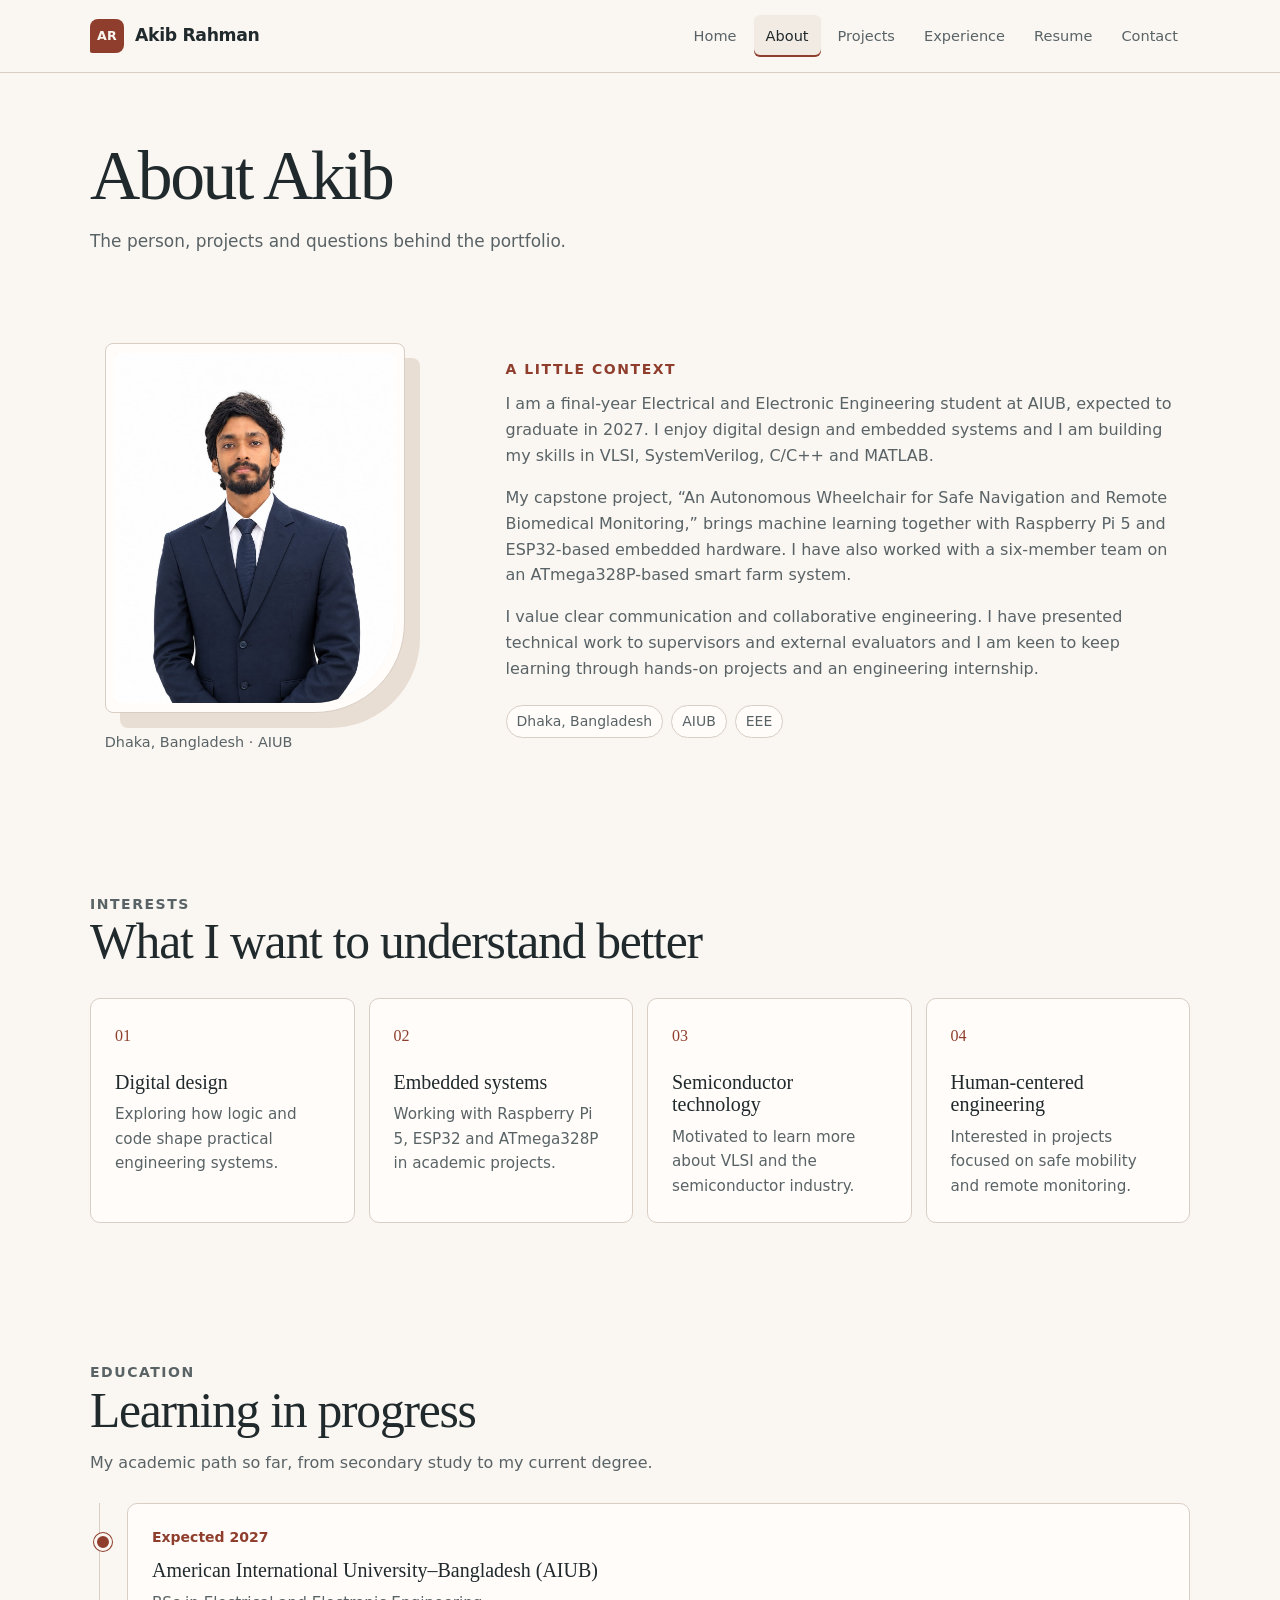
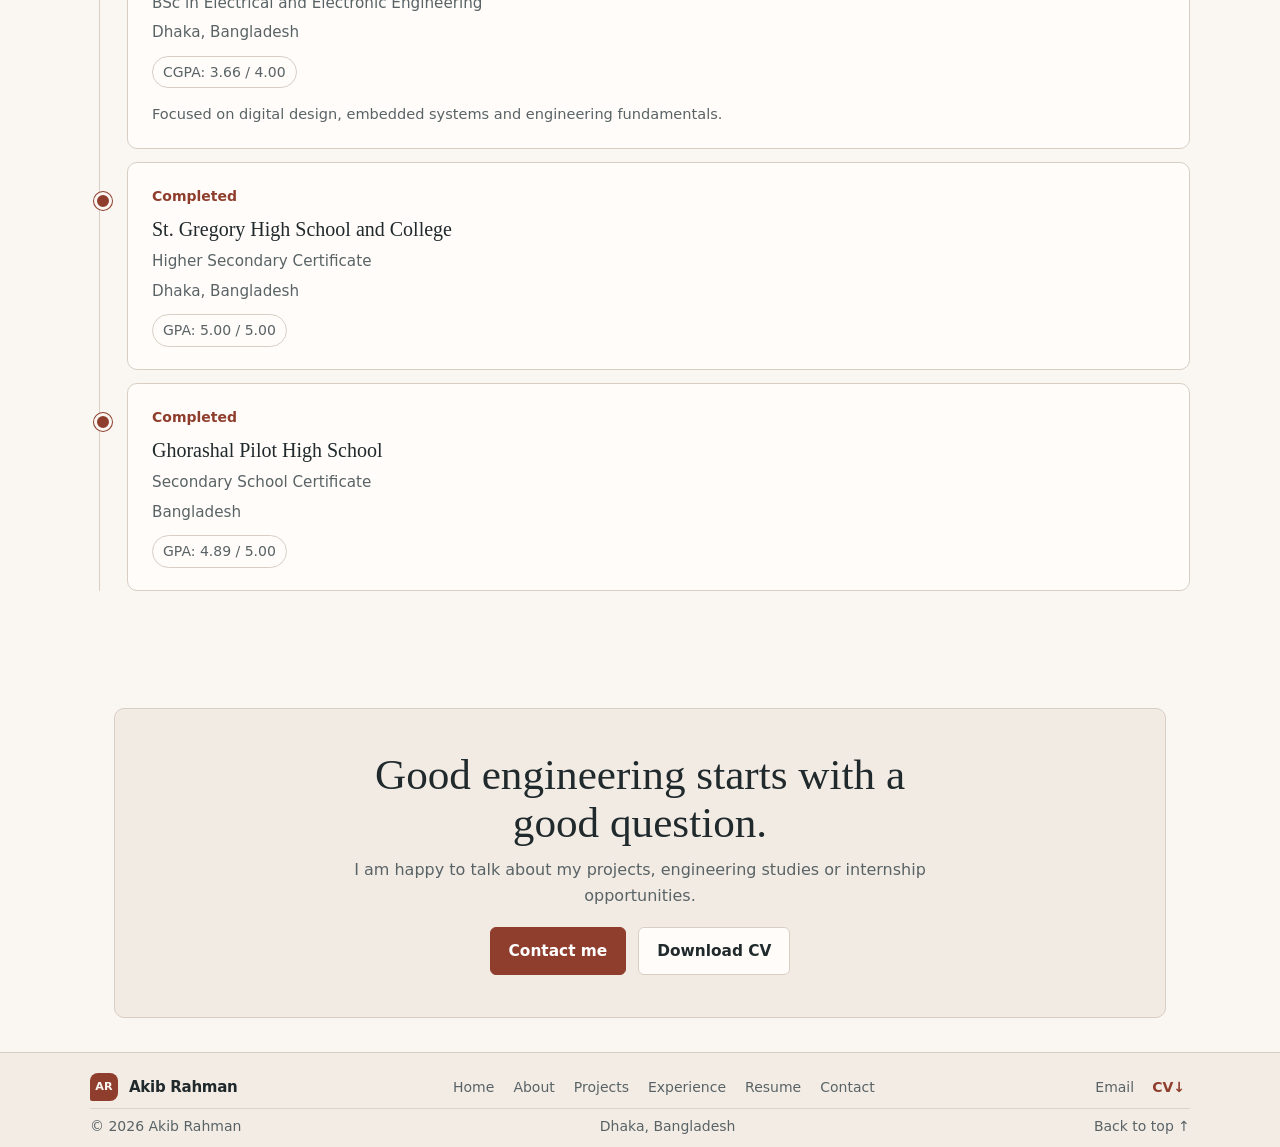
==== about.html @ a90042a3 "Add Akib Rahman portfolio site Co-authored-by: Copilot <223556219+Copilot@users.noreply.github.com>" ====
<!DOCTYPE html>
<html lang="en">
<head>
<meta charset="UTF-8">
<meta name="viewport" content="width=device-width, initial-scale=1">
<meta name="theme-color" content="#FAF6F2">
<title>About | Akib Rahman</title>
<meta name="description" content="E-portfolio of Akib Rahman, Final-year Electrical and Electronic Engineering student at AIUB.">
<link rel="icon" href="data:image/svg+xml,%3Csvg xmlns='http://www.w3.org/2000/svg' viewBox='0 0 32 32'%3E%3Crect x='3' y='3' width='26' height='26' rx='8' fill='%23B6573F'/%3E%3Ctext x='16' y='21' text-anchor='middle' font-family='Arial' font-size='13' font-weight='700' fill='%23FAF6F2'%3EAR%3C/text%3E%3C/svg%3E">
<link rel="stylesheet" href="style.css">
</head>
<body id="top">
<div id="progress"></div>
<header class="nav">
<div class="wrap nav-in">
<a class="logo" href="index.html"><span class="logo-mark">AR</span>Akib Rahman</a>
<input type="checkbox" id="menuToggle" class="menu-check" aria-label="Toggle navigation menu">
<label for="menuToggle" class="menu-btn"><span></span><span></span><span></span></label>
<nav id="menu">
<ul>
<li><a href="index.html">Home</a></li>
<li><a href="about.html" class="active">About</a></li>
<li><a href="projects.html">Projects</a></li>
<li><a href="experience.html">Experience</a></li>
<li><a href="resume.html">Resume</a></li>
<li><a href="contact.html">Contact</a></li>
</ul>
</nav>
</div>
</header>
<main>
<section class="wrap page-hero">
<h1>About Akib</h1>
<p>The person, projects and questions behind the portfolio.</p>
</section>
<section class="wrap section">
<div class="about">
<div class="photo-wrap about-photo"><div class="photo-frame"><img src="assets/akib-rahman.jpg" alt="Portrait of Akib Rahman" loading="lazy"></div><p class="photo-caption">Dhaka, Bangladesh · AIUB</p></div>
<div class="about-copy"><p class="section-kicker">A little context</p><p>I am a final-year Electrical and Electronic Engineering student at AIUB, expected to graduate in 2027. I enjoy digital design and embedded systems and I am building my skills in VLSI, SystemVerilog, C/C++ and MATLAB.</p><p>My capstone project, “An Autonomous Wheelchair for Safe Navigation and Remote Biomedical Monitoring,” brings machine learning together with Raspberry Pi 5 and ESP32-based embedded hardware. I have also worked with a six-member team on an ATmega328P-based smart farm system.</p><p>I value clear communication and collaborative engineering. I have presented technical work to supervisors and external evaluators and I am keen to keep learning through hands-on projects and an engineering internship.</p><div class="tags"><span class="tag">Dhaka, Bangladesh</span><span class="tag">AIUB</span><span class="tag">EEE</span></div></div>
</div>
</section>
<section class="wrap section"><div class="section-head"><p class="section-kicker">Interests</p><h2>What I want to understand better</h2></div><div class="grid">
<article class="card interest"><span class="interest-index">01</span><h3>Digital design</h3><p>Exploring how logic and code shape practical engineering systems.</p></article>
<article class="card interest"><span class="interest-index">02</span><h3>Embedded systems</h3><p>Working with Raspberry Pi 5, ESP32 and ATmega328P in academic projects.</p></article>
<article class="card interest"><span class="interest-index">03</span><h3>Semiconductor technology</h3><p>Motivated to learn more about VLSI and the semiconductor industry.</p></article>
<article class="card interest"><span class="interest-index">04</span><h3>Human-centered engineering</h3><p>Interested in projects focused on safe mobility and remote monitoring.</p></article>
</div></section>
<section class="wrap section"><div class="section-head"><p class="section-kicker">Education</p><h2>Learning in progress</h2><p>My academic path so far, from secondary study to my current degree.</p></div><div class="timeline">
<article class="card t-item"><small>Expected 2027</small><h3>American International University–Bangladesh (AIUB)</h3><p>BSc in Electrical and Electronic Engineering</p><p>Dhaka, Bangladesh</p><span class="tag">CGPA: 3.66 / 4.00</span><p class="coursework">Focused on digital design, embedded systems and engineering fundamentals.</p></article>
<article class="card t-item"><small>Completed</small><h3>St. Gregory High School and College</h3><p>Higher Secondary Certificate</p><p>Dhaka, Bangladesh</p><span class="tag">GPA: 5.00 / 5.00</span></article>
<article class="card t-item"><small>Completed</small><h3>Ghorashal Pilot High School</h3><p>Secondary School Certificate</p><p>Bangladesh</p><span class="tag">GPA: 4.89 / 5.00</span></article>
</div></section>
<section class="wrap">
<div class="cta reveal">
<h2>Good engineering starts with a good question.</h2>
<p>I am happy to talk about my projects, engineering studies or internship opportunities.</p>
<div class="btn-row"><a class="btn primary" href="contact.html">Contact me</a><a class="btn" href="assets/Akib_Rahman_CV.pdf" download>Download CV</a></div>
</div>
</section>
</main>
<footer class="footer">
<div class="wrap footer-inner">
<div class="footer-primary">
<a class="logo footer-logo" href="index.html"><span class="logo-mark">AR</span><span>Akib Rahman</span></a>
<nav class="footer-nav" aria-label="Footer navigation"><ul>
<li><a href="index.html">Home</a></li>
<li><a href="about.html">About</a></li>
<li><a href="projects.html">Projects</a></li>
<li><a href="experience.html">Experience</a></li>
<li><a href="resume.html">Resume</a></li>
<li><a href="contact.html">Contact</a></li>
</ul></nav>
<div class="footer-actions"><a href="mailto:akibrahman499@gmail.com">Email</a><a href="assets/Akib_Rahman_CV.pdf" download>CV <span aria-hidden="true">↓</span></a></div>
</div>
<div class="footer-bottom"><span>© 2026 Akib Rahman</span><span>Dhaka, Bangladesh</span><a class="to-top" href="#top">Back to top ↑</a></div>
</div>
</footer>
</body>
</html>
---- style.css ----
:root {
  color-scheme: light;
  --bg: #FAF6F2;
  --paper: #FFFCF9;
  --surface: #F2EBE4;
  --surface-strong: #E9DED3;
  --ink: #20292C;
  --muted: #596366;
  --line: #D8CEC4;
  --accent: #8F3E2D;
  --accent-soft: #F1DED3;
  --green: #4E6759;
  --radius: 10px;
  --body: "Segoe UI", system-ui, -apple-system, sans-serif;
  --head: Georgia, "Times New Roman", serif;
}
* { box-sizing: border-box; }
html { scroll-behavior: smooth; }
body { margin: 0; background: var(--bg); color: var(--ink); font-family: var(--body); font-size: 16px; line-height: 1.62; overflow-x: hidden; }
img { display: block; max-width: 100%; }
a { color: inherit; }
button, input, textarea { font: inherit; }
ul { list-style: none; margin: 0; padding: 0; }
h1, h2, h3, h4, p { margin-top: 0; }
h1, h2, h3 { font-family: var(--head); line-height: 1.12; font-weight: 500; }
.wrap { width: min(1100px, calc(100% - 48px)); margin-inline: auto; }
:focus-visible { outline: 3px solid var(--accent); outline-offset: 4px; }
::selection { background: #E7B8A4; color: var(--ink); }

/* Editorial navigation */
#progress { position: fixed; z-index: 200; inset: 0 auto auto 0; height: 3px; width: 100%; background: var(--accent); transform: scaleX(0); transform-origin: left; }
@supports (animation-timeline: scroll()) { #progress { animation: grow linear; animation-timeline: scroll(root); } }
.nav { position: sticky; top: 0; z-index: 100; background: rgba(250,246,242,.96); border-bottom: 1px solid var(--line); }
.nav-in { height: 72px; display: flex; align-items: center; justify-content: space-between; gap: 28px; }
.logo { display: inline-flex; align-items: center; gap: 11px; color: var(--ink); text-decoration: none; font-weight: 700; letter-spacing: -.02em; font-size: 1.08rem; white-space: nowrap; }
.logo-mark { width: 34px; height: 34px; display: grid; place-items: center; border-radius: 8px 8px 8px 2px; color: var(--bg); background: var(--accent); font-size: .79rem; letter-spacing: .02em; }
.nav nav ul { display: flex; align-items: center; gap: 5px; }
.nav nav a { display: inline-flex; align-items: center; min-height: 42px; padding: 8px 12px; border-radius: 6px; color: var(--muted); text-decoration: none; font-size: .91rem; transition: color .18s ease, background .18s ease; }
.nav nav a:hover, .nav nav a.active { color: var(--ink); background: var(--surface); }
.nav nav a.active { box-shadow: inset 0 -2px 0 var(--accent); }
.menu-check { position: absolute; width: 1px; height: 1px; opacity: 0; overflow: hidden; }
.menu-btn { display: none; width: 46px; height: 46px; border: 1px solid var(--line); border-radius: 8px; background: var(--paper); cursor: pointer; }
.menu-btn span { display: block; width: 19px; height: 2px; margin: 4px auto; background: var(--ink); transition: transform .18s ease, opacity .18s ease; }
.menu-check:focus-visible + .menu-btn { outline: 3px solid var(--accent); outline-offset: 3px; }
.menu-check:checked + .menu-btn span:first-child { transform: translateY(6px) rotate(45deg); }
.menu-check:checked + .menu-btn span:nth-child(2) { opacity: 0; }
.menu-check:checked + .menu-btn span:last-child { transform: translateY(-6px) rotate(-45deg); }

/* Buttons, labels, and page rhythm */
.btn { display: inline-flex; align-items: center; justify-content: center; gap: 10px; min-height: 48px; padding: 11px 18px; border: 1px solid var(--line); border-radius: 6px; background: var(--paper); color: var(--ink); text-decoration: none; font-size: .96rem; font-weight: 650; transition: background .18s ease, border-color .18s ease, transform .18s ease; }
.btn:hover { border-color: var(--accent); transform: translateY(-1px); }
.btn.primary { background: var(--accent); color: #fff; border-color: var(--accent); }
.btn.primary:hover { background: #753322; border-color: #753322; }
.btn-row { display: flex; flex-wrap: wrap; gap: 12px; margin-top: 25px; }
.tag { display: inline-flex; align-items: center; min-height: 30px; padding: 4px 10px; border: 1px solid var(--line); border-radius: 999px; background: var(--paper); color: var(--muted); font-size: .875rem; }
.tags { display: flex; flex-wrap: wrap; gap: 8px; }
.section { padding-block: 70px; }
.section-head { max-width: 680px; margin-bottom: 28px; }
.section-head h2 { margin-bottom: 11px; font-size: clamp(2rem, 4vw, 3.1rem); letter-spacing: -.025em; }
.section-head p { max-width: 62ch; margin-bottom: 0; color: var(--muted); }
.section-kicker, .hero-hi { color: var(--accent); text-transform: uppercase; letter-spacing: .11em; font-size: .875rem; line-height: 1.4; font-weight: 750; }
.section-kicker { margin-bottom: 11px; }
.page-hero { padding: 64px 0 18px; }
.page-hero h1 { max-width: 880px; margin-bottom: 13px; font-size: clamp(2.5rem, 6vw, 4.35rem); letter-spacing: -.035em; }
.page-hero p { max-width: 65ch; margin-bottom: 0; color: var(--muted); font-size: 1.06rem; }
.crumb { display: inline-block; margin-bottom: 22px; color: var(--accent); text-decoration: none; font-size: .95rem; font-weight: 650; }
.crumb:hover { text-decoration: underline; text-underline-offset: 4px; }

/* Home: portrait-led introduction */
.hero { display: grid; grid-template-columns: 1.16fr .84fr; align-items: center; gap: clamp(40px, 8vw, 104px); min-height: 590px; padding-block: 62px 66px; }
.hero-hi { margin-bottom: 19px; }
.hero h1 { max-width: 760px; margin-bottom: 15px; font-size: clamp(3.7rem, 8.8vw, 7rem); letter-spacing: -.065em; line-height: .94; }
.hero-period { color: var(--accent); }
.hero-role { max-width: 600px; margin-bottom: 12px; color: var(--green); font-size: clamp(1.14rem, 2vw, 1.4rem); font-weight: 650; }
.hero-role span { color: var(--muted); font-weight: 450; }
.hero-text { max-width: 54ch; margin-bottom: 0; color: var(--muted); font-size: 1.05rem; }
.photo-wrap { position: relative; width: min(100%, 365px); margin-inline: auto; }
.photo-frame { padding: 9px; background: var(--paper); border: 1px solid var(--line); border-radius: 8px 8px 90px 8px; box-shadow: 15px 15px 0 var(--surface-strong); }
.photo-frame img { width: 100%; aspect-ratio: 4 / 5; object-fit: cover; object-position: center 32%; border-radius: 4px 4px 82px 4px; background: var(--surface); }
.photo-badge { position: absolute; left: -28px; bottom: 22px; max-width: calc(100% + 20px); padding: 10px 14px; background: var(--ink); color: #fff; border-left: 4px solid #D28363; font-size: .875rem; font-weight: 650; }
.hero-meta { display: flex; flex-wrap: wrap; gap: 10px 26px; margin-top: 32px; padding-top: 15px; border-top: 1px solid var(--line); color: var(--muted); font-size: .89rem; }
.hero-meta b { display: block; margin-bottom: 2px; color: var(--ink); font-size: .875rem; text-transform: uppercase; letter-spacing: .08em; }

/* Editorial snapshot and interests */
.snapshot { display: grid; grid-template-columns: 1.2fr .8fr; background: var(--surface); border: 1px solid var(--line); border-radius: var(--radius); overflow: hidden; }
.snapshot-copy { padding: clamp(25px, 4.5vw, 48px); }
.snapshot-copy h2 { max-width: 16ch; margin-bottom: 15px; font-size: clamp(1.8rem, 3.5vw, 2.7rem); letter-spacing: -.025em; }
.snapshot-copy > p:not(.section-kicker) { max-width: 56ch; color: var(--muted); }
.text-link { display: inline-flex; align-items: center; gap: 8px; color: var(--accent); text-decoration: none; font-size: .95rem; font-weight: 700; }
.text-link:hover { text-decoration: underline; text-underline-offset: 4px; }
.snapshot-copy .text-link { margin-top: 8px; }
.snapshot-stats { display: grid; align-content: center; border-left: 1px solid var(--line); background: rgba(255,252,249,.58); }
.snapshot-stat { display: flex; align-items: baseline; justify-content: space-between; gap: 14px; padding: 17px 24px; border-bottom: 1px solid var(--line); }
.snapshot-stat:last-child { border-bottom: 0; }
.snapshot-stat b { color: var(--accent); font-family: var(--head); font-size: clamp(1.8rem, 3vw, 2.6rem); font-weight: 500; line-height: 1; }
.snapshot-stat span { max-width: 150px; color: var(--muted); text-align: right; font-size: .88rem; }
.grid { display: grid; grid-template-columns: repeat(auto-fit, minmax(230px, 1fr)); gap: 14px; }
.card { padding: 24px; border: 1px solid var(--line); border-radius: var(--radius); background: var(--paper); }
.interest { min-height: 185px; }
.interest-index { display: block; margin-bottom: 22px; color: var(--accent); font-family: var(--head); font-size: 1rem; }
.interest h3, .card h3 { margin-bottom: 9px; font-size: 1.25rem; }
.interest p, .card p { margin-bottom: 0; color: var(--muted); font-size: .95rem; }
.section-head-row { display: flex; align-items: end; justify-content: space-between; gap: 25px; max-width: none; }
.section-head-row .text-link { flex: none; margin-bottom: 5px; }

/* Project cards: typographic covers, never mock project evidence */
.projects-grid { display: grid; grid-template-columns: repeat(2, minmax(0, 1fr)); gap: 18px; }
.tile { display: flex; flex-direction: column; min-width: 0; overflow: hidden; border: 1px solid var(--line); border-radius: var(--radius); background: var(--paper); color: inherit; text-decoration: none; transition: transform .18s ease, box-shadow .18s ease, border-color .18s ease; }
.tile:hover { transform: translateY(-3px); border-color: #B9A99A; box-shadow: 0 10px 24px rgba(45,36,29,.08); }
.tile-cover { position: relative; display: flex; flex-direction: column; justify-content: space-between; min-height: 245px; padding: 23px; overflow: hidden; background: #E5EDE7; }
.tile:nth-child(even) .tile-cover { background: #F0E1D7; }
.tile-index { color: var(--green); font-size: .875rem; font-weight: 750; letter-spacing: .11em; text-transform: uppercase; }
.tile-cat { display: inline-flex; align-self: flex-start; max-width: 100%; margin-top: 21px; padding: 5px 9px; border: 1px solid rgba(32,41,44,.2); border-radius: 4px; color: var(--ink); background: rgba(255,252,249,.55); font-size: .875rem; }
.tile-cover h3 { max-width: 19ch; margin: 14px 0 0; font-size: clamp(1.55rem, 3vw, 2.2rem); letter-spacing: -.025em; }
.tile-cover-footer { display: flex; justify-content: space-between; gap: 12px; margin-top: 22px; padding-top: 11px; border-top: 1px solid rgba(32,41,44,.18); color: var(--muted); font-size: .875rem; }
.tile-cover-footer b { color: var(--accent); font-size: 1rem; }
.tile-img { position: relative; min-height: 220px; overflow: hidden; background: var(--surface); }
.tile-img img { width: 100%; height: 100%; min-height: 220px; object-fit: cover; }
.tile-body { display: flex; flex: 1; flex-direction: column; gap: 20px; padding: 22px 23px; }
.tile-body p { color: var(--muted); font-size: .96rem; }
.more { display: inline-flex; align-items: center; gap: 8px; color: var(--accent); font-weight: 700; font-size: .9rem; }
.more b { font-size: 1.1rem; }

/* Project details */
.detail { display: grid; grid-template-columns: minmax(0, 1.55fr) minmax(235px, .65fr); gap: 34px; align-items: start; }
.gallery { display: grid; grid-template-columns: repeat(2, minmax(0, 1fr)); gap: 14px; }
.gallery figure { overflow: hidden; margin: 0; border: 1px solid var(--line); border-radius: 8px; background: var(--paper); }
.gallery figure a { display: block; color: inherit; text-decoration: none; }
.gallery img { width: 100%; aspect-ratio: 4 / 3; object-fit: contain; background: var(--surface); }
.gallery figcaption { padding: 11px 13px; color: var(--muted); font-size: .875rem; }
.side-box { position: sticky; top: 95px; }
.side-box h3 { margin: 0 0 10px; font-size: 1rem; }
.side-box .tags { margin-bottom: 24px; }
.text-block { margin-top: 6px; }
.text-block h2 { margin: 0 0 14px; font-size: 1.75rem; }
.text-block h2:not(:first-child) { margin-top: 34px; }
.text-block p { max-width: 72ch; margin: 0 0 14px; color: var(--muted); }
.check { padding: 0; }
.check li { position: relative; margin-bottom: 10px; padding-left: 26px; }
.check li::before { position: absolute; left: 1px; top: .16em; color: var(--accent); content: "—"; font-weight: 700; }
.pager { display: flex; gap: 12px; margin-top: 34px; }
.pager a { flex: 1; min-width: 0; padding: 16px; border: 1px solid var(--line); border-radius: 8px; background: var(--paper); text-decoration: none; }
.pager a:hover { border-color: var(--accent); }
.pager small { display: block; margin-bottom: 5px; color: var(--muted); font-size: .875rem; }
.pager a.next { text-align: right; }
.lightbox { position: fixed; inset: 0; z-index: 500; display: none; place-items: center; padding: 24px; background: rgba(24,29,30,.94); color: #fff; text-align: center; text-decoration: none; }
.lightbox:target { display: grid; }
.lightbox img { max-width: min(90vw, 1050px); max-height: 80vh; margin: 0 auto; border-radius: 8px; background: #fff; }
.lightbox p { margin: 12px 0 0; color: #fff; }

/* About and experience */
.about { display: grid; grid-template-columns: .65fr 1.35fr; align-items: center; gap: clamp(38px, 7vw, 86px); }
.about-photo { max-width: 300px; }
.photo-caption { margin: 18px 0 0; color: var(--muted); font-size: .9rem; }
.about-copy > p:not(.section-kicker) { max-width: 67ch; margin-bottom: 16px; color: var(--muted); }
.about-copy .tags { margin-top: 23px; }
.timeline { margin-left: 9px; padding-left: 27px; border-left: 1px solid var(--line); }
.t-item { position: relative; margin-bottom: 13px; padding: 22px 24px; }
.t-item::before { position: absolute; left: -34px; top: 29px; width: 12px; height: 12px; border: 3px solid var(--bg); border-radius: 50%; background: var(--accent); box-shadow: 0 0 0 1px var(--accent); content: ""; }
.t-item small { display: block; margin-bottom: 10px; color: var(--accent); font-size: .875rem; font-weight: 700; }
.t-item p + p { margin-top: 5px; }
.t-item .tag { margin-top: 11px; }
.coursework { margin-top: 14px !important; font-size: .91rem !important; }
.skill-card h3 { margin-bottom: 16px; color: var(--accent); }
.experience-layout > .section-head { margin-bottom: 26px; }

/* Resume and contact */
.resume-layout { display: grid; grid-template-columns: .72fr 1.28fr; gap: 18px; align-items: stretch; }
.resume-copy { display: flex; flex-direction: column; justify-content: center; padding: clamp(24px, 4vw, 42px); background: var(--surface); }
.resume-copy h2 { margin: 8px 0 13px; font-size: clamp(2rem, 4vw, 3rem); }
.resume-copy p:not(.resume-kicker) { color: var(--muted); }
.resume-kicker { color: var(--accent); font-size: .875rem; font-weight: 700; }
.resume-viewer { padding: 8px; }
.resume-preview-link { display: block; border: 1px solid var(--line); border-radius: 5px; overflow: hidden; background: #fff; }
.resume-preview { width: 100%; height: auto; }
.resume-fallback { margin: 11px 6px 5px; color: var(--muted); font-size: .88rem; }
.resume-fallback a { color: var(--accent); }
.contact-section { display: grid; grid-template-columns: .82fr 1.18fr; gap: clamp(28px, 6vw, 74px); align-items: start; }
.contact-intro h2 { max-width: 11ch; margin-bottom: 13px; font-size: clamp(2.4rem, 5vw, 4rem); }
.contact-intro > p:not(.section-kicker) { max-width: 40ch; margin-bottom: 22px; color: var(--muted); }
.info-link { display: flex; align-items: center; gap: 14px; min-height: 74px; margin-bottom: 9px; padding: 12px 15px; border: 1px solid var(--line); border-radius: 8px; background: var(--paper); text-decoration: none; }
.info-link:hover { border-color: var(--accent); }
.info-link small { display: block; margin-bottom: 2px; color: var(--muted); font-size: .875rem; }
.info-link strong { display: block; overflow-wrap: anywhere; font-weight: 650; }
.ico { flex: 0 0 40px; display: grid; place-items: center; width: 40px; height: 40px; border-radius: 7px; background: var(--accent-soft); color: var(--accent); font-size: .875rem; font-weight: 750; }
.info-arrow { margin-left: auto; color: var(--accent); }
.cv-card { display: flex; align-items: center; justify-content: space-between; gap: 18px; margin-top: 17px; padding: 21px; border: 1px solid var(--line); border-radius: 8px; background: var(--surface); }
.cv-card h3 { margin-bottom: 5px; font-size: 1.35rem; }
.cv-card p:not(.section-kicker) { color: var(--muted); font-size: .9rem; }
.cv-card .section-kicker { margin-bottom: 6px; }

/* Closing callout and compact universal footer */
.cta { width: min(1100px, calc(100% - 48px)); margin: 34px auto 0; padding: clamp(26px, 4vw, 42px); border: 1px solid var(--line); border-radius: var(--radius); background: var(--surface); }
.cta h2 { max-width: 25ch; margin: 0 auto 9px; font-size: clamp(1.8rem, 3.5vw, 2.7rem); text-align: center; }
.cta p { max-width: 58ch; margin: 0 auto; color: var(--muted); text-align: center; }
.cta .btn-row { justify-content: center; margin-top: 18px; }
.footer { margin-top: 34px; border-top: 1px solid var(--line); background: #F3ECE5; }
.footer-inner { padding-block: 12px 9px; }
.footer-primary { display: flex; min-height: 43px; align-items: center; justify-content: space-between; gap: 18px; }
.footer-logo { font-size: .94rem; }
.footer-logo .logo-mark { width: 28px; height: 28px; font-size: .7rem; }
.footer-nav ul { display: flex; flex-wrap: wrap; justify-content: center; gap: 2px 9px; }
.footer-nav a, .footer-actions a { display: inline-flex; align-items: center; min-height: 34px; padding: 4px 5px; color: var(--muted); text-decoration: none; font-size: .875rem; }
.footer-nav a:hover, .footer-actions a:hover { color: var(--accent); text-decoration: underline; text-underline-offset: 3px; }
.footer-actions { display: flex; align-items: center; gap: 8px; }
.footer-actions a:last-child { color: var(--accent); font-weight: 700; }
.footer-bottom { display: flex; align-items: center; justify-content: space-between; gap: 12px; min-height: 28px; padding-top: 6px; border-top: 1px solid rgba(32,41,44,.12); color: var(--muted); font-size: .875rem; }
.to-top { color: var(--muted); text-decoration: none; }
.to-top:hover { color: var(--accent); }

/* Small screens, visible keyboard focus, and reduced motion */
@keyframes grow { to { transform: scaleX(1); } }
@media (max-width: 900px) {
  .hero { min-height: 0; gap: 46px; padding-block: 52px 58px; }
  .hero h1 { font-size: clamp(3.5rem, 9vw, 5.5rem); }
  .detail { grid-template-columns: minmax(0, 1fr) 250px; gap: 22px; }
  .resume-layout { grid-template-columns: 1fr; }
  .resume-copy { min-height: 250px; }
  .footer-primary { flex-wrap: wrap; }
}
@media (max-width: 760px) {
  .wrap { width: min(100% - 36px, 640px); }
  .nav-in { height: 66px; }
  .menu-btn { display: block; }
  .nav nav { position: absolute; top: 66px; left: 0; right: 0; max-height: 0; overflow: hidden; visibility: hidden; border-bottom: 0 solid var(--line); background: var(--bg); transition: max-height .22s ease, border-width .22s ease, visibility .22s ease; }
  #menuToggle:checked + .menu-btn + #menu { max-height: 400px; visibility: visible; border-bottom-width: 1px; }
  .nav nav ul { display: grid; grid-template-columns: repeat(2, minmax(0, 1fr)); gap: 4px; padding: 12px 18px 17px; }
  .nav nav a { min-height: 44px; padding-inline: 12px; }
  .hero { grid-template-columns: 1fr .75fr; gap: 30px; padding-block: 48px 45px; }
  .hero h1 { font-size: clamp(3.1rem, 9vw, 4.8rem); }
  .photo-badge { left: -13px; bottom: 15px; }
  .snapshot { grid-template-columns: 1fr; }
  .snapshot-stats { grid-template-columns: repeat(3, 1fr); border-top: 1px solid var(--line); border-left: 0; }
  .snapshot-stat { display: block; padding: 16px 12px; border-right: 1px solid var(--line); border-bottom: 0; }
  .snapshot-stat:last-child { border-right: 0; }
  .snapshot-stat span { display: block; max-width: none; margin-top: 6px; text-align: left; }
  .detail { grid-template-columns: 1fr; }
  .side-box { position: static; }
  .contact-section { grid-template-columns: 1fr; }
  .contact-intro h2 { max-width: 18ch; }
  .footer-primary { justify-content: space-between; }
  .footer-nav { order: 3; flex: 1 0 100%; }
  .footer-nav ul { justify-content: flex-start; }
}
@media (max-width: 560px) {
  body { font-size: 16px; }
  .wrap { width: calc(100% - 32px); }
  .section { padding-block: 49px; }
  .page-hero { padding-top: 45px; }
  .hero { grid-template-columns: 1fr; gap: 34px; padding-top: 36px; }
  .hero-copy { order: 2; }
  .photo-wrap { order: 1; width: min(74%, 270px); }
  .photo-badge { left: -18px; bottom: 12px; }
  .hero h1 { font-size: clamp(3.3rem, 13vw, 4.9rem); }
  .hero-meta { gap: 12px 22px; }
  .snapshot-copy { padding: 23px; }
  .snapshot-stats { grid-template-columns: 1fr; }
  .snapshot-stat { display: flex; align-items: baseline; justify-content: space-between; padding: 13px 20px; border-right: 0; border-bottom: 1px solid var(--line); }
  .snapshot-stat:last-child { border-bottom: 0; }
  .snapshot-stat span { margin-top: 0; text-align: right; }
  .grid, .projects-grid { grid-template-columns: 1fr; }
  .interest { min-height: 0; }
  .section-head-row { align-items: flex-start; flex-direction: column; }
  .tile-cover { min-height: 220px; }
  .about { grid-template-columns: 1fr; gap: 33px; }
  .about-photo { width: min(72%, 260px); }
  .timeline { margin-left: 5px; padding-left: 21px; }
  .t-item::before { left: -28px; }
  .t-item { padding: 20px; }
  .gallery { grid-template-columns: 1fr; }
  .pager { flex-direction: column; }
  .pager a.next { text-align: left; }
  .resume-preview { width: 100%; height: auto; }
  .cv-card { align-items: flex-start; flex-direction: column; }
  .cta { width: calc(100% - 32px); }
  .footer-inner { padding-block: 11px 8px; }
  .footer-primary { align-items: flex-start; gap: 5px 10px; }
  .footer-nav ul { gap: 0 7px; }
  .footer-bottom { flex-wrap: wrap; justify-content: flex-start; font-size: .875rem; }
  .footer-bottom > span:nth-child(2) { margin-left: auto; }
}
@media (prefers-reduced-motion: reduce) {
  *, *::before, *::after { scroll-behavior: auto !important; animation-duration: .01ms !important; animation-iteration-count: 1 !important; transition-duration: .01ms !important; }
}

@keyframes wordShow{
0%{opacity:0;transform:translateY(10px)}
2.500000%{opacity:1;transform:none}
21.250000%{opacity:1;transform:none}
25.000000%{opacity:0;transform:translateY(-10px)}
100%{opacity:0}
}
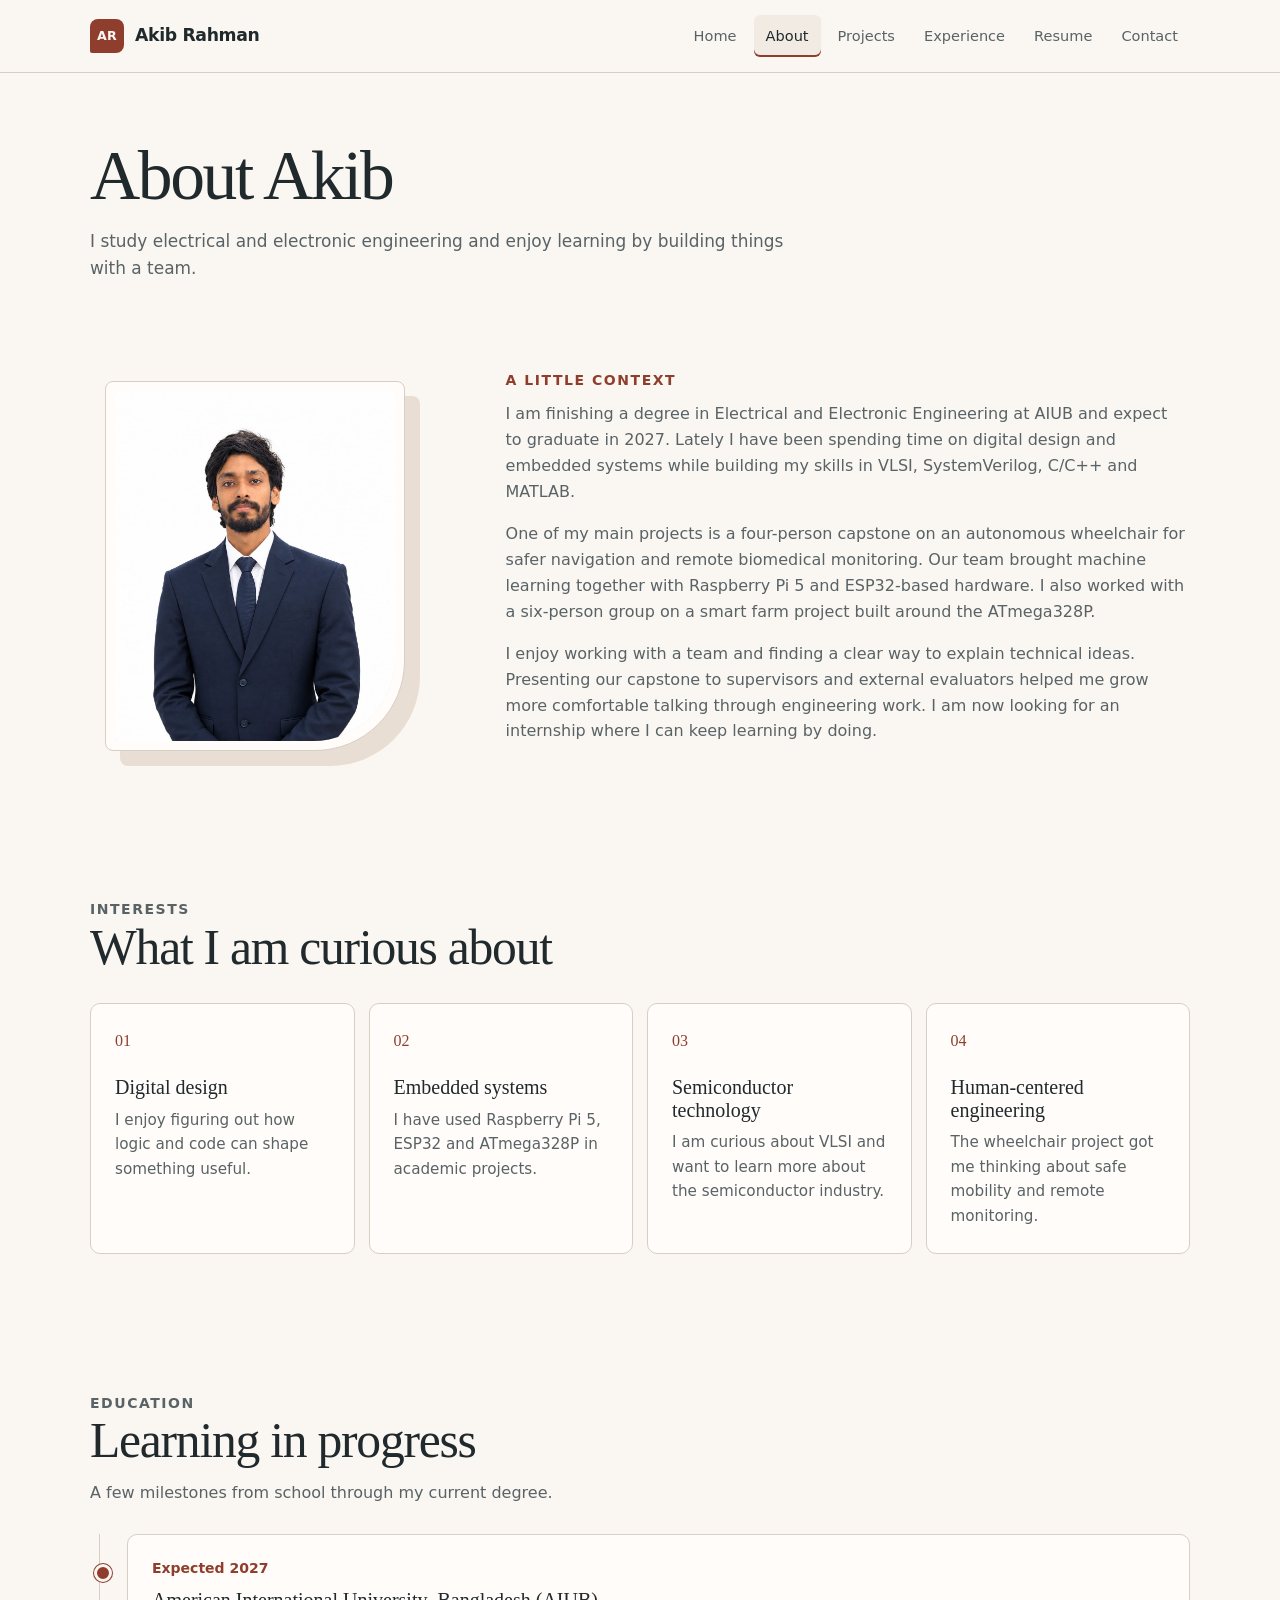
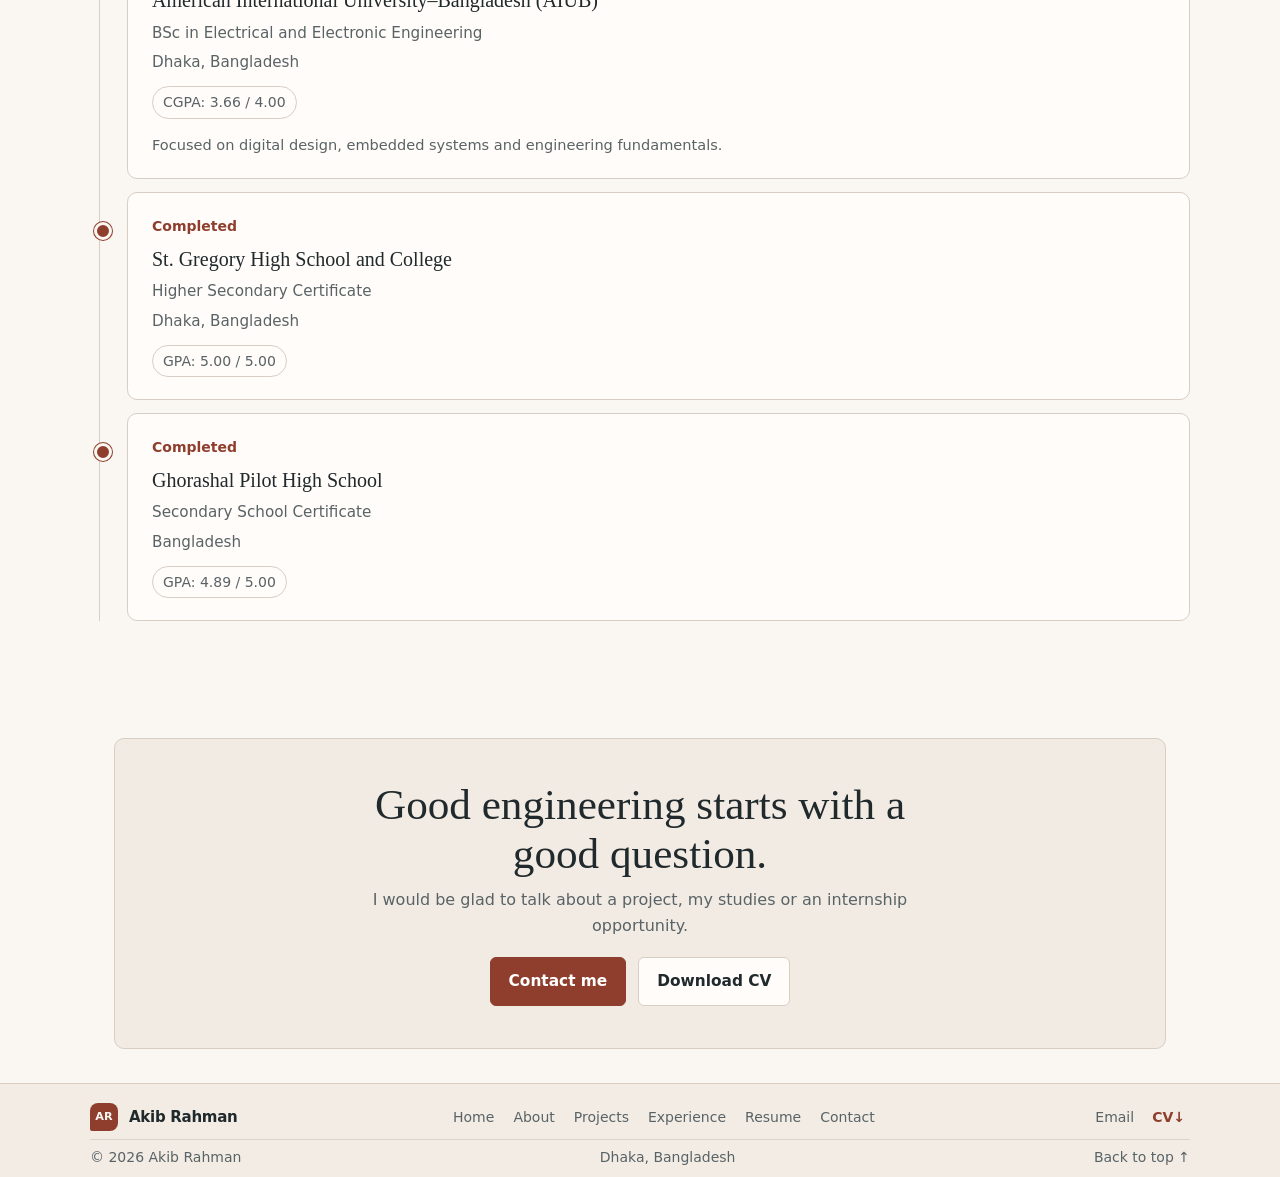
==== commit a8167a07: "Update portfolio website content Co-authored-by: Copilot <223556219+Copilot@users.noreply.github.com" ====
--- a/about.html
+++ b/about.html
@@ -31,21 +31,21 @@
 <main>
 <section class="wrap page-hero">
 <h1>About Akib</h1>
-<p>The person, projects and questions behind the portfolio.</p>
+<p>I study electrical and electronic engineering and enjoy learning by building things with a team.</p>
 </section>
 <section class="wrap section">
 <div class="about">
-<div class="photo-wrap about-photo"><div class="photo-frame"><img src="assets/akib-rahman.jpg" alt="Portrait of Akib Rahman" loading="lazy"></div><p class="photo-caption">Dhaka, Bangladesh · AIUB</p></div>
-<div class="about-copy"><p class="section-kicker">A little context</p><p>I am a final-year Electrical and Electronic Engineering student at AIUB, expected to graduate in 2027. I enjoy digital design and embedded systems and I am building my skills in VLSI, SystemVerilog, C/C++ and MATLAB.</p><p>My capstone project, “An Autonomous Wheelchair for Safe Navigation and Remote Biomedical Monitoring,” brings machine learning together with Raspberry Pi 5 and ESP32-based embedded hardware. I have also worked with a six-member team on an ATmega328P-based smart farm system.</p><p>I value clear communication and collaborative engineering. I have presented technical work to supervisors and external evaluators and I am keen to keep learning through hands-on projects and an engineering internship.</p><div class="tags"><span class="tag">Dhaka, Bangladesh</span><span class="tag">AIUB</span><span class="tag">EEE</span></div></div>
+<div class="photo-wrap about-photo"><div class="photo-frame"><img src="assets/akib-rahman.jpg" alt="Portrait of Akib Rahman" loading="lazy"></div></div>
+<div class="about-copy"><p class="section-kicker">A little context</p><p>I am finishing a degree in Electrical and Electronic Engineering at AIUB and expect to graduate in 2027. Lately I have been spending time on digital design and embedded systems while building my skills in VLSI, SystemVerilog, C/C++ and MATLAB.</p><p>One of my main projects is a four-person capstone on an autonomous wheelchair for safer navigation and remote biomedical monitoring. Our team brought machine learning together with Raspberry Pi 5 and ESP32-based hardware. I also worked with a six-person group on a smart farm project built around the ATmega328P.</p><p>I enjoy working with a team and finding a clear way to explain technical ideas. Presenting our capstone to supervisors and external evaluators helped me grow more comfortable talking through engineering work. I am now looking for an internship where I can keep learning by doing.</p></div>
 </div>
 </section>
-<section class="wrap section"><div class="section-head"><p class="section-kicker">Interests</p><h2>What I want to understand better</h2></div><div class="grid">
-<article class="card interest"><span class="interest-index">01</span><h3>Digital design</h3><p>Exploring how logic and code shape practical engineering systems.</p></article>
-<article class="card interest"><span class="interest-index">02</span><h3>Embedded systems</h3><p>Working with Raspberry Pi 5, ESP32 and ATmega328P in academic projects.</p></article>
-<article class="card interest"><span class="interest-index">03</span><h3>Semiconductor technology</h3><p>Motivated to learn more about VLSI and the semiconductor industry.</p></article>
-<article class="card interest"><span class="interest-index">04</span><h3>Human-centered engineering</h3><p>Interested in projects focused on safe mobility and remote monitoring.</p></article>
+<section class="wrap section"><div class="section-head"><p class="section-kicker">Interests</p><h2>What I am curious about</h2></div><div class="grid">
+<article class="card interest"><span class="interest-index">01</span><h3>Digital design</h3><p>I enjoy figuring out how logic and code can shape something useful.</p></article>
+<article class="card interest"><span class="interest-index">02</span><h3>Embedded systems</h3><p>I have used Raspberry Pi 5, ESP32 and ATmega328P in academic projects.</p></article>
+<article class="card interest"><span class="interest-index">03</span><h3>Semiconductor technology</h3><p>I am curious about VLSI and want to learn more about the semiconductor industry.</p></article>
+<article class="card interest"><span class="interest-index">04</span><h3>Human-centered engineering</h3><p>The wheelchair project got me thinking about safe mobility and remote monitoring.</p></article>
 </div></section>
-<section class="wrap section"><div class="section-head"><p class="section-kicker">Education</p><h2>Learning in progress</h2><p>My academic path so far, from secondary study to my current degree.</p></div><div class="timeline">
+<section class="wrap section"><div class="section-head"><p class="section-kicker">Education</p><h2>Learning in progress</h2><p>A few milestones from school through my current degree.</p></div><div class="timeline">
 <article class="card t-item"><small>Expected 2027</small><h3>American International University–Bangladesh (AIUB)</h3><p>BSc in Electrical and Electronic Engineering</p><p>Dhaka, Bangladesh</p><span class="tag">CGPA: 3.66 / 4.00</span><p class="coursework">Focused on digital design, embedded systems and engineering fundamentals.</p></article>
 <article class="card t-item"><small>Completed</small><h3>St. Gregory High School and College</h3><p>Higher Secondary Certificate</p><p>Dhaka, Bangladesh</p><span class="tag">GPA: 5.00 / 5.00</span></article>
 <article class="card t-item"><small>Completed</small><h3>Ghorashal Pilot High School</h3><p>Secondary School Certificate</p><p>Bangladesh</p><span class="tag">GPA: 4.89 / 5.00</span></article>
@@ -53,7 +53,7 @@
 <section class="wrap">
 <div class="cta reveal">
 <h2>Good engineering starts with a good question.</h2>
-<p>I am happy to talk about my projects, engineering studies or internship opportunities.</p>
+<p>I would be glad to talk about a project, my studies or an internship opportunity.</p>
 <div class="btn-row"><a class="btn primary" href="contact.html">Contact me</a><a class="btn" href="assets/Akib_Rahman_CV.pdf" download>Download CV</a></div>
 </div>
 </section>
--- a/style.css
+++ b/style.css
@@ -47,7 +47,7 @@
 .menu-check:checked + .menu-btn span:nth-child(2) { opacity: 0; }
 .menu-check:checked + .menu-btn span:last-child { transform: translateY(-6px) rotate(-45deg); }
 
-/* Buttons, labels, and page rhythm */
+/* Buttons and labels — page rhythm */
 .btn { display: inline-flex; align-items: center; justify-content: center; gap: 10px; min-height: 48px; padding: 11px 18px; border: 1px solid var(--line); border-radius: 6px; background: var(--paper); color: var(--ink); text-decoration: none; font-size: .96rem; font-weight: 650; transition: background .18s ease, border-color .18s ease, transform .18s ease; }
 .btn:hover { border-color: var(--accent); transform: translateY(-1px); }
 .btn.primary { background: var(--accent); color: #fff; border-color: var(--accent); }
@@ -81,6 +81,17 @@
 .photo-badge { position: absolute; left: -28px; bottom: 22px; max-width: calc(100% + 20px); padding: 10px 14px; background: var(--ink); color: #fff; border-left: 4px solid #D28363; font-size: .875rem; font-weight: 650; }
 .hero-meta { display: flex; flex-wrap: wrap; gap: 10px 26px; margin-top: 32px; padding-top: 15px; border-top: 1px solid var(--line); color: var(--muted); font-size: .89rem; }
 .hero-meta b { display: block; margin-bottom: 2px; color: var(--ink); font-size: .875rem; text-transform: uppercase; letter-spacing: .08em; }
+
+/* Akib's video feature: a restrained editorial frame distinct from the hero */
+.intro-feature { display: grid; grid-template-columns: .72fr 1.28fr; align-items: center; gap: clamp(28px, 5vw, 64px); margin-block: 8px 24px; padding: clamp(24px, 4vw, 46px); border: 1px solid var(--line); border-left: 5px solid var(--accent); border-radius: 4px 14px 14px 4px; background: var(--surface); }
+.intro-feature-copy h2 { max-width: 16ch; margin-bottom: 14px; font-size: clamp(1.8rem, 3.4vw, 2.55rem); letter-spacing: -.025em; }
+.intro-feature-copy > p:not(.section-kicker) { max-width: 43ch; margin-bottom: 0; color: var(--muted); }
+.intro-feature-meta { display: flex; flex-wrap: wrap; gap: 8px 18px; margin-top: 22px; color: var(--green); font-size: .875rem; font-weight: 700; }
+.intro-feature-meta span + span { padding-left: 18px; border-left: 1px solid #BEB3A9; }
+.intro-feature-player { min-width: 0; padding: 13px; border-radius: 8px; background: var(--ink); }
+.intro-player-heading { display: flex; flex-wrap: wrap; justify-content: space-between; gap: 7px 16px; margin: 1px 2px 11px; color: #F3EDE6; font-size: .78rem; font-weight: 700; letter-spacing: .08em; }
+.intro-feature-player video { display: block; width: 100%; aspect-ratio: 16 / 9; border-radius: 4px; background: #11191B; object-fit: contain; }
+.intro-player-note { margin: 9px 2px 1px; color: #D5D8D4; font-size: .875rem; }
 
 /* Editorial snapshot and interests */
 .snapshot { display: grid; grid-template-columns: 1.2fr .8fr; background: var(--surface); border: 1px solid var(--line); border-radius: var(--radius); overflow: hidden; }
@@ -117,6 +128,7 @@
 .tile-cover-footer b { color: var(--accent); font-size: 1rem; }
 .tile-img { position: relative; min-height: 220px; overflow: hidden; background: var(--surface); }
 .tile-img img { width: 100%; height: 100%; min-height: 220px; object-fit: cover; }
+.tile-img .tile-cat { position: absolute; top: 14px; left: 14px; z-index: 1; margin: 0; }
 .tile-body { display: flex; flex: 1; flex-direction: column; gap: 20px; padding: 22px 23px; }
 .tile-body p { color: var(--muted); font-size: .96rem; }
 .more { display: inline-flex; align-items: center; gap: 8px; color: var(--accent); font-weight: 700; font-size: .9rem; }
@@ -209,7 +221,7 @@
 .to-top { color: var(--muted); text-decoration: none; }
 .to-top:hover { color: var(--accent); }
 
-/* Small screens, visible keyboard focus, and reduced motion */
+/* Small screens — visible keyboard focus — reduced motion */
 @keyframes grow { to { transform: scaleX(1); } }
 @media (max-width: 900px) {
   .hero { min-height: 0; gap: 46px; padding-block: 52px 58px; }
@@ -229,6 +241,7 @@
   .nav nav a { min-height: 44px; padding-inline: 12px; }
   .hero { grid-template-columns: 1fr .75fr; gap: 30px; padding-block: 48px 45px; }
   .hero h1 { font-size: clamp(3.1rem, 9vw, 4.8rem); }
+  .intro-feature { grid-template-columns: 1fr; gap: 22px; }
   .photo-badge { left: -13px; bottom: 15px; }
   .snapshot { grid-template-columns: 1fr; }
   .snapshot-stats { grid-template-columns: repeat(3, 1fr); border-top: 1px solid var(--line); border-left: 0; }
